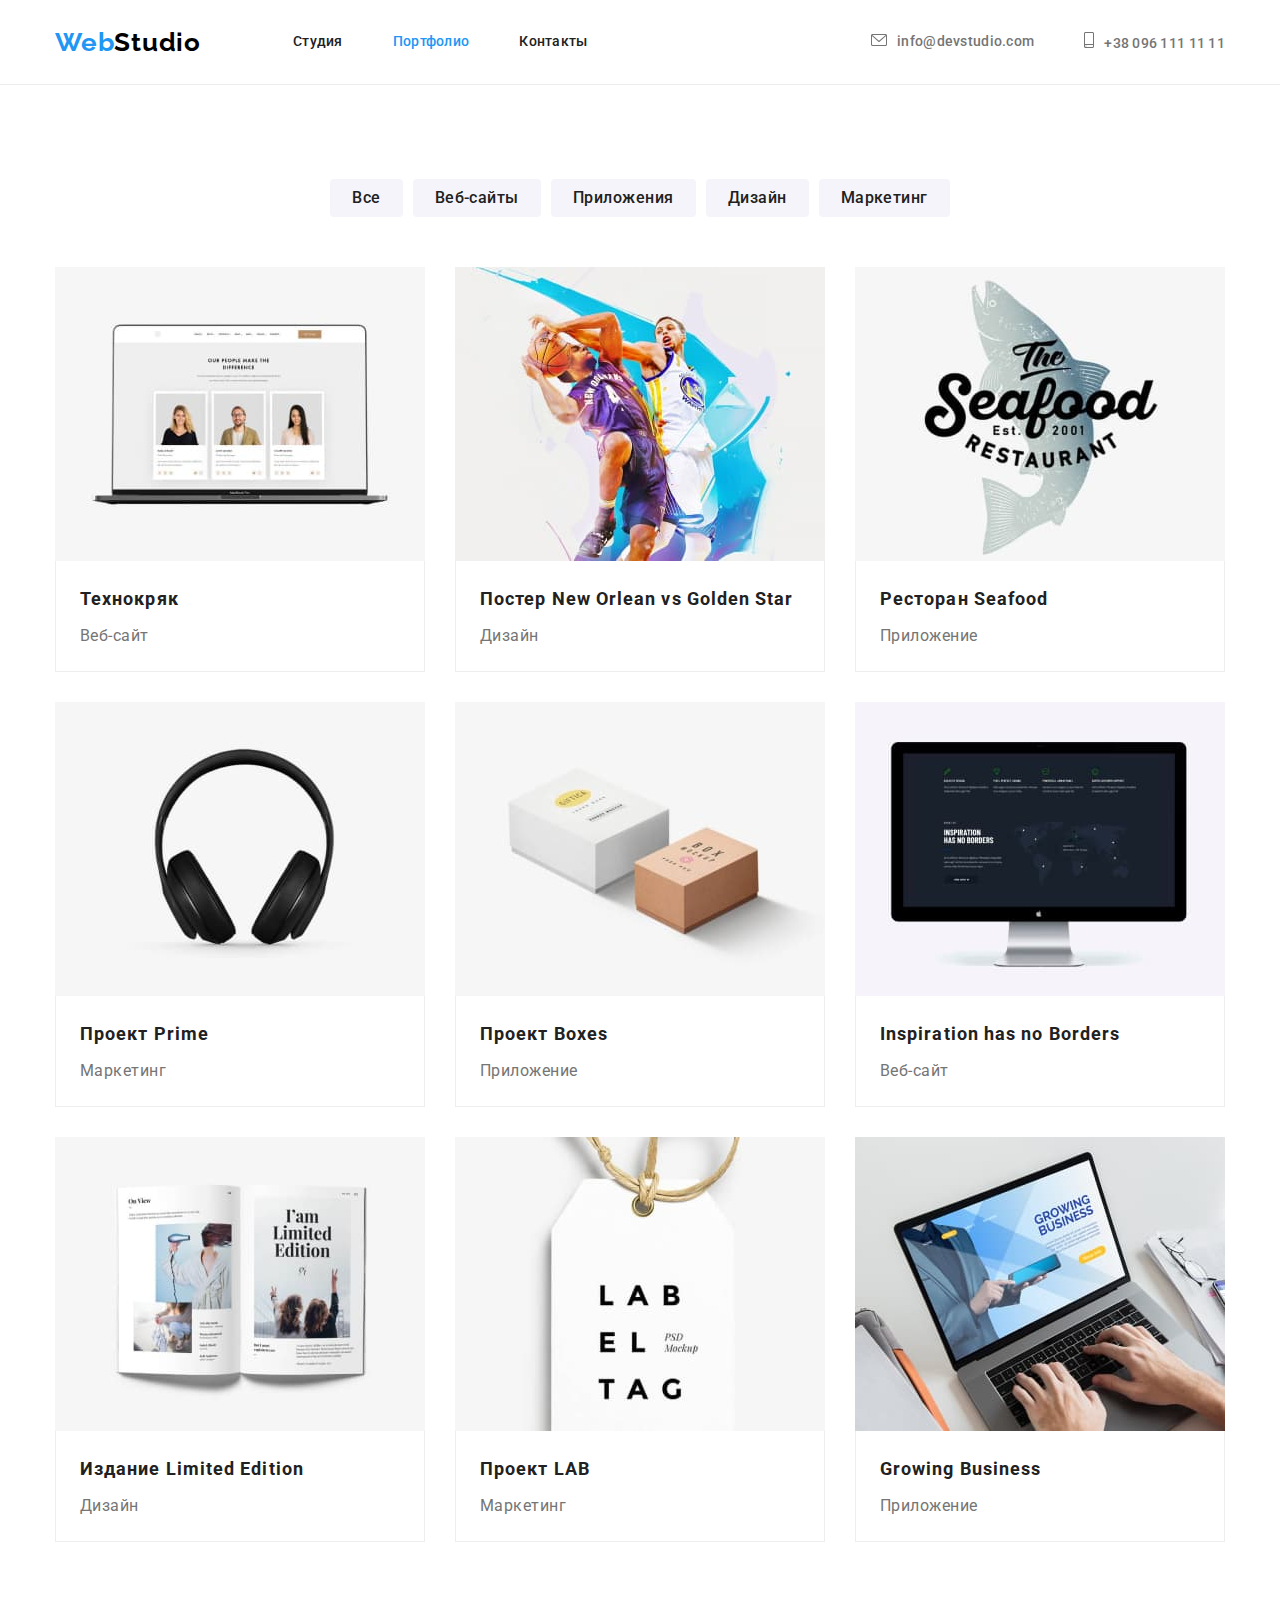
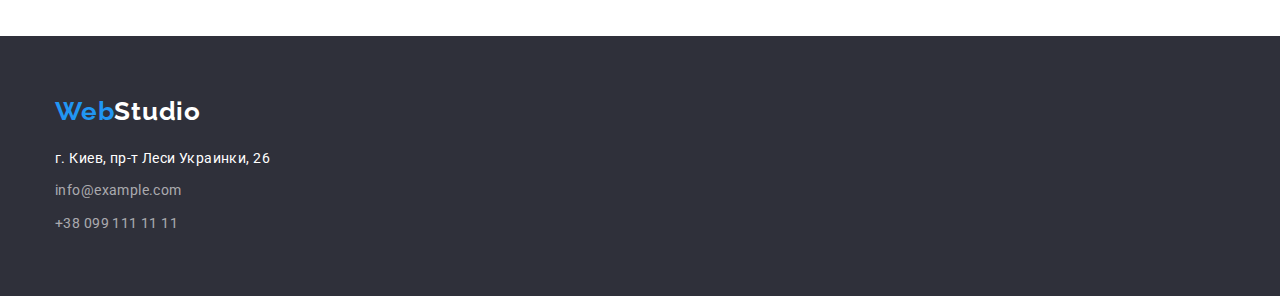
==== portfolio.html @ 1e94ce28 "Add files via upload" ====
<!DOCTYPE html>
<html lang="ru">
<head>
    <meta charset="UTF-8">
    <meta http-equiv="X-UA-Compatible" content="IE=edge">
    <meta name="viewport" content="width=device-width, initial-scale=1.0">
    <title>Портфолио</title>
    <link rel="preconnect" href="https://fonts.gstatic.com">
    <link
        href="https://fonts.googleapis.com/css2?family=Raleway:wght@700&family=Roboto:wght@400;500;700;900&display=swap"
        rel="stylesheet">
    <link rel="stylesheet" href="https://cdnjs.cloudflare.com/ajax/libs/modern-normalize/1.0.0/modern-normalize.min.css" />
    <link rel="stylesheet" href="./css/style.css">

</head>
<body>

    <header class="header">
        <div class="container menu">
            <nav class="menu">
                <a class="logo link" href="./index.html"> Web<span>Studio</span></a>
                <ul class="list menu header-nav">
                    <li class="menu-item item"> <a class="header-link navigation link" href="./index.html">
                            Студия</a>
                    </li>
    
                    <li class="menu-item item"> <a class="header-link navigation link current" href="./portfolio.html"> Портфолио
                        </a>
                    </li>
    
                    <li class="menu-item item"> <a class="header-link navigation link" href="/"> Контакты</a>
                    </li>
                </ul>
            </nav>
    
            <ul class="menu list header-contacts">
                <li class="header-mail item"><a class="header-link contacts link envelope"
                        href="mailto:info@devstudio.com">info@devstudio.com</a>
                </li>
                <li class="header-phone item"><a class="header-link contacts link smartphone" href="tel:+380961111111">+38 096 111 11
                        11</a>
                </li>
            </ul>
        </div>
    
    </header>

    <main>
        <section class="portfolio-page">
        <div class="container">
            <h1 class="portfolio visually-hidden">Портфолио</h1>
            <ul class="filters list">
                <li class="nav-element"> <button class="nav-btn" type="button">Все</button> </li>
                <li class="nav-element"> <button class="nav-btn" type="button">Веб-сайты</button> </li>
                <li class="nav-element"> <button class="nav-btn" type="button">Приложения</button> </li>
                <li class="nav-element"> <button class="nav-btn" type="button">Дизайн</button></li>
                <li class="nav-element"> <button class="nav-btn" type="button">Маркетинг</button></li>
            </ul>

            <h2 class="projects visually-hidden">Наши проекты</h2>

            <ul class="projects-list list">

                <li class="projects-list-item">
                    <img class="card-projects" src="./images/portfolio/technokriak.jpg" alt="Страница веб-сайта проекта Технокряк" width="370"
                        height="294">
                    
                    <div class="card-description">
                        <h3 class="projects-list-title">Технокряк</h3>
                        <p class="projects-list-descr">Веб-сайт</p>
                    </div>
                </li>

                <li class="projects-list-item">
                    <img class="card-projects" src="./images/portfolio/basketball-poster.jpg" alt="Игроки команд играют в баскетбол"
                        width="370" height="294">
                    
                    <div class="card-description">
                        <h3 class="projects-list-title">Постер <span lang="en">New Orlean vs Golden Star</span> </h3>
                        <p class="projects-list-descr">Дизайн</p>
                    </div>
                </li>

                <li class="projects-list-item">
                    <img class="card-projects" src="./images/portfolio/seafood.jpg" alt="Логотип ресторана" width="370" height="294">
                    
                    <div class="card-description">
                        <h3 class="projects-list-title">Ресторан <span lang="en">Seafood</span></h3>
                        <p class="projects-list-descr">Приложение</p>
                    </div>
                </li>

                <li class="projects-list-item">
                    <img class="card-projects" src="./images/portfolio/headphone.jpg" alt="Наушники" width="370" height="294">
                    
                    <div class="card-description">
                        <h3 class="projects-list-title">Проект <span lang="en">Prime</span></h3>
                        <p class="projects-list-descr">Маркетинг</p>
                    </div>
                </li>

                <li class="projects-list-item">
                    <img class="card-projects" src="./images/portfolio/boxes.jpg" alt="Образцы коробок з логотипами" width="370" height="294">
                    
                    <div class="card-description">
                        <h3 class="projects-list-title">Проект <span lang="en">Boxes</span></h3>
                        <p class="projects-list-descr">Приложение</p>
                    </div>
                </li>

                <li class="projects-list-item">
                    <img class="card-projects" src="./images/portfolio/inspiration.jpg" alt="Приветственная страница веб-сайта" width="370"
                        height="294">
                    
                    <div class="card-description">
                        <h3 class="projects-list-title" lang="en">Inspiration has no Borders</h3>
                        <p class="projects-list-descr">Веб-сайт</p>
                    </div>
                </li>

                <li class="projects-list-item">
                    <img class="card-projects" src="./images/portfolio/magazine.jpg" alt="Развертка печатного издания" width="370"
                        height="294">
                   
                    <div class="card-description">
                        <h3 class="projects-list-title">Издание <span lang="en">Limited Edition</span></h3>
                        <p class="projects-list-descr">Дизайн</p>
                    </div>
                </li>

                <li class="projects-list-item">
                    <img class="card-projects" src="./images/portfolio/label-tag.jpg" alt="Етикетка бренда" width="370" height="294">
                    
                    <div class="card-description">
                        <h3 class="projects-list-title">Проект <span lang="en">LAB</span></h3>
                        <p class="projects-list-descr">Маркетинг</p>
                    </div>
                </li>

                <li class="projects-list-item">
                    <img class="card-projects" src="./images/portfolio/growing-business.jpg"
                        alt="Приветственная страница приложения на лептопе" width="370" height="294">
                    
                    <div class="card-description">
                        <h3 class="projects-list-title" lang="en"> Growing Business</h3>
                        <p class="projects-list-descr">Приложение</p>
                    </div>
                </li>
            </ul>
        </div>
        </section>
    </main>

    <footer class="footer">
        <div class="container">
        <a class="logo link" href="./index.html">Web<span>Studio</span></a>
        <address class="main-contact">
            <ul class="list">
                <li class="footer-item"> <a class="footer-link footer-location link"
                        href="https://goo.gl/maps/r5K1gxjUBZvfCBvk8">г. Киев, пр-т Леси Украинки, 26</a>
                </li>

                <li class="footer-item"> <a class="footer-link footer-contact link"
                        href="mailto:info@example.com">info@example.com</a>
                </li>

                <li class="footer-item"> <a class="footer-link footer-contact link" href="tel:+380991111111">+38 099 111 11
                        11</a>
                </li>
            </ul>
        </address>
        </div>
    </footer>
</body>
</html>
---- css/style.css ----
:root {
  --accent-color: #2196f3;
  --main-text-color: #212121;
  --secondary-text-color: #757575;
  --accent-content-color: #ffffff;
  --header-logo-color: #000000;
  --main-letter-spacing: 0.03em;
  --main-font-size: 14px;
  --hero-bgr: rgba(47, 48, 58, 0.4);
  --focus-hero-btn-bgr: #188ce8;
  --our-team-bgr: #f5f4fa;
  --footer-bgr: #2f303a;
  --footer-link-color: rgba(255, 255, 255, 0.6);
  --boder-color: #eeeeee;
}

body {
  font-family: "Roboto", sans-serif;
}

h1,
h2,
h3,
h4,
h5,
h6,
ul,
ol,
p {
  margin-top: 0px;
  margin-bottom: 0px;
}

.list {
  list-style: none;
  margin-top: 0px;
  margin-bottom: 0px;
  padding-left: 0px;
}

.link {
  text-decoration: none;
  color: inherit;
}

.container {
  width: 1200px;
  padding-left: 15px;
  padding-right: 15px;
  margin-left: auto;
  margin-right: auto;
}
.visually-hidden {
  position: absolute;
  clip: rect(0 0 0 0);
  width: 1px;
  height: 1px;
  margin: -1px;
}

/**,
*::before,
*::after {
  box-sizing: border-box;
}*/

/*=====================LOGO=======================*/
.logo {
  font-family: "Raleway", "Oleo Script", sans-serif;
  font-weight: 700;
  font-size: 26px;
  line-height: 1.19;
  letter-spacing: var(--main-letter-spacing);
  color: var(--accent-color);

  display: block;
}

.header .logo span {
  color: var(--header-logo-color);
}

.footer .logo span {
  color: var(--accent-content-color);
}

/*========================MENU=====================*/

.header {
  color: var(--accent-content-color);
  border-bottom: 1px solid #ececec;
}

.header-link {
  font-weight: 500;
  font-size: var(--main-font-size);
  line-height: 1.14;
  letter-spacing: 0.02em;

  display: block;
  padding-top: 32px;
  padding-bottom: 32px;
}

.header-link:focus,
.header-link:hover {
  color: var(--accent-color);
}


.navigation {
  color: var(--main-text-color);
}

.contacts {
  color: var(--secondary-text-color);
}

.header-link.current {
  color: var(--accent-color);
}

.header-nav {
  margin-left: 92px;
}

.header-contacts {
  margin-left: auto;
}

.menu {
  display: flex;
  align-items: center;
}

.item:not(:last-child) {
  margin-right: 50px;
}
.envelope::before {
  content: '';
  display: inline-block;
  
  width: 16px;
  height: 12px;
  background-image: url(../images/envelope.svg);
  margin-right: 10px;

}

.smartphone::before {
  content: '';
  display: inline-block;
  
  width: 10px;
  height: 16px;
  background-image: url(../images/smartphone.svg);
  margin-right: 10px;
}



/*=====================HERO========================*/

.hero {
  /*background: var(--hero-bgr);*/
  text-align: center;
  padding-top: 200px;
  padding-bottom: 200px;
}

.overlay {
  background-color: var(--hero-bgr);
  background-image: linear-gradient(
  rgba(47, 48, 58, 0.4),
  rgba(47, 48, 58, 0.4)
  ),
  url(../images/hero.jpg);
  max-width: 1600px;
  height: 600px;

  
}

.hero-text {
  font-weight: 900;
  font-size: 44px;
  line-height: 1.36;
  text-align: center;
  letter-spacing: 0.06em;
  text-transform: uppercase;
  color: var(--accent-content-color);
  margin-bottom: 30px;
}

.hero-btn {
  font-style: normal;
  font-weight: 700;
  font-size: 16px;
  line-height: 1.87;
  letter-spacing: 0.06em;
  color: var(--accent-content-color);
  background-color: var(--accent-color);
  cursor: pointer;

  border-radius: 4px;
  border-width: 0px;
  padding: 10px 32px;

  display: inline-flex;
  justify-content: center;
  align-content: center;
}

.hero-btn:hover,
.hero-btn:focus {
  background: var(--focus-hero-btn-bgr);
}

/*======================ADVANTAGES====================*/
.advantages {
  padding-top: 94px;
  padding-bottom: 94px;
}

.advantages-list {
  display: flex;
  flex-wrap: wrap;
}

.advantages-list-item {
  width: 270px;
  margin-right: 30px;
}

.advantages-list-item:last-child {
  margin-right: 0;
}

.adv-title {
  font-weight: 700;
  font-size: var(--main-font-size);
  line-height: 1.14;
  letter-spacing: var(--main-letter-spacing);
  text-transform: uppercase;

  color: var(--main-text-color);

  margin-bottom: 10px;
}

.adv-descr {
  font-size: var(--main-font-size);
  line-height: 1.71;
  /* or 171% */

  letter-spacing: var(--main-letter-spacing);
  color: var(--secondary-text-color);
}
.advantages-list-item::before {
  content: '';
  display: block;
  width: 270px;
  height: 120px;
  background-color: #F5F4FA;
  background-size: 70px 70px;
  background-repeat: no-repeat;

  border-radius: 4px;
  margin-bottom: 20px;
  background-position: 50% 50%;

  
  
  }
.antena::before {
    background-image: url(../images/antenna.svg);
  }

.clock::before {
  background-image: url(../images/clock.svg);
}

.diagram::before {
  background-image: url(../images/diagram.svg);
}

.astronaut::before {
  background-image: url(../images/astronaut.svg);
}

/*========================PERFORMANS===============*/
.performans {
  padding-bottom: 94px;
}
.performans-list {
  display: flex;
  flex-wrap: wrap;
}

.performans-list-item {
  width: 370px;
  margin-right: 30px;
}
.performans-list-item:nth-child(3n) {
  margin-right: 0px;
}



.performans-header {
  font-weight: 700;
  font-size: 36px;
  line-height: 1.16;
  text-align: center;
  letter-spacing: var(--main-letter-spacing);
  color: var(--main-text-color);

  margin-bottom: 50px;
}

/*=========================TEAM=====================*/

.our-team {
  background: var(--our-team-bgr);
  padding-top: 94px;
  padding-bottom: 94px;
}

.our-team-list {
  display: flex;
  flex-wrap: wrap;
}

.our-team-header {
  font-weight: 700;
  font-size: 36px;
  line-height: 1.16;
  text-align: center;
  letter-spacing: var(--main-letter-spacing);
  color: var(--main-text-color);

  margin-bottom: 50px;
}
.our-team-list-item {
  background: var(--accent-content-color);
  width: 270px;
  margin-right: 30px;

  display: flex;
  flex-direction: column;
}

.our-team-list-item:last-child {
  margin-right: 0;
}

.employee {
  width: 270px;
  padding-top: 30px;
  padding-bottom: 30px;
  padding-left: 32px;
  padding-right: 32px;
  text-align: center;
  background: var(--accent-content-color);
  border-radius: 0px 0px 4px 4px;

  box-shadow: 0px 1px 3px rgba(0, 0, 0, 0.12), 0px 1px 1px rgba(0, 0, 0, 0.14),
    0px 2px 1px rgba(0, 0, 0, 0.2);
}

.our-team-title {
  font-weight: 500;
  font-size: 16px;
  line-height: 1.19;
  letter-spacing: var(--main-letter-spacing);
  color: var(--main-text-color);
  margin-bottom: 10px;
}

.our-team-description {
  font-size: 16px;
  line-height: 1.19;
  letter-spacing: var(--main-letter-spacing);
  color: var(--secondary-text-color);
  margin-bottom: 16px;
}

.social-list {
  display: flex;
  justify-content: space-between;
}

.social-list-icon {
  width: 20px;
  height: 20px;
  align-content: center;
  justify-content: center;
  /*fill:  #AFB1B8;*/
}

.social-list-link {
  display: flex;
  align-items: center;
  justify-content: center;
  width: 44px;
  height: 44px;
  border-radius: 50%;
  background: #FFFFFF;
  fill:  #AFB1B8;
    
}

.social-list-link:hover,
.social-list-link:focus {
  fill: #FFFFFF;
  background-color: var(--accent-color);
}

/*=======================CLIENTS===================*/

.clients {
  padding-top: 94px;
  padding-bottom: 94px;
}
.clients-list {
  display: flex;
}

.clients-item {

  /*  border: 1px solid #AFB1B8;
  box-sizing: border-box;
  border-radius: 4px;
  margin-right: 30px;*/
}
  

.clients-link {
  display: flex;
  align-items: center;
  justify-content: center;
  width: 170px;
  height: 92px;
  fill:  #AFB1B8;
  border: 1px solid #AFB1B8;
  box-sizing: border-box;
  border-radius: 4px;
  margin-right: 30px;
  
}

.clients-link:focus,
.clients-link:hover {
  fill: var(--accent-color);
  border: 1px solid var(--accent-color);
}

.clients-icon {
  width: 106px;
  height: 60px;
  /*align-content: center;
  justify-content: center;*/

 

}


/*========================FOOTER====================*/

.footer {
  background: var(--footer-bgr);
  padding-top: 60px;
  padding-bottom: 60px;
  
  
}

.main-contact {
  margin-top: 20px;
  
}
.footer-item {
  margin-bottom: 9px;
}
.footer-item:last-child {
  margin-bottom: 0;
}


.footer-link {
  font-weight: 400;
  font-style: normal;
  font-size: var(--main-font-size);
  line-height: 1.71;
  letter-spacing: var(--main-letter-spacing);
}

.footer-location {
  color: var(--accent-content-color);
}

.footer-contact {
  color: var(--footer-link-color);
}
.footer-social-list {
  width: 206px;
  display: flex-inline;

}

.join-us {
font-weight: bold;
font-size: 14px;
line-height: 16px;
letter-spacing: 0.03em;
text-transform: uppercase;
margin-bottom: 20px;

color: #FFFFFF;
margin-top: 72px;

}
.footer-social-list {

}

/*=====================PORTFOLIO======================*/
/*=====================NAVIGATION====================*/
.portfolio-page {
  padding-top: 94px;
  padding-bottom: 94px;
}

.filters {
  margin-bottom: 50px;
  margin-right: auto;
  margin-left: auto;
  text-align: center;
  color: var(--main-text-color);
}

.nav-element {
  display: inline;
}

.nav-element:not(:last-child) {
  margin-right: 6px;
}

.nav-btn {
  font: inherit;
  font-weight: 500;
  font-size: 16px;
  line-height: 1.62;
  letter-spacing: var(--main-letter-spacing);
  color: var(--main-text-color);
  background: var(--our-team-bgr);

  text-align: center;
  border: none;
  border-radius: 4px;
  padding: 6px 22px;
}

.nav-btn:focus,
.nav-btn:hover {
  color: var(--accent-content-color);
  background-color: var(--accent-color);
  cursor: pointer;
}

.projects-list {
  display: flex;
  flex-wrap: wrap;
}

.projects-list-item {
  width: 370px;
  margin-right: 30px;
  margin-bottom: 30px;
}

.projects-list-item:nth-child(3n) {
  margin-right: 0;
}
.projects-list-item:nth-last-child(-n + 3) {
  margin-bottom: 0;
}
.card-projects {
  display: block;
}

.card-description {
  width: 370px;
  padding: 20px 24px;
  background: var(--accent-content-color);
  border: 1px solid var(--boder-color);
  border-top: 0;
}
.projects-list-title {
  font-weight: 700;
  font-size: 18px;
  line-height: 2;
  letter-spacing: 0.06em;
  color: var(--main-text-color);

  margin-bottom: 4px;
}

.projects-list-descr {
  font-size: 16px;
  line-height: 1.87;
  letter-spacing: var(--main-letter-spacing);
  color: var(--secondary-text-color);
}
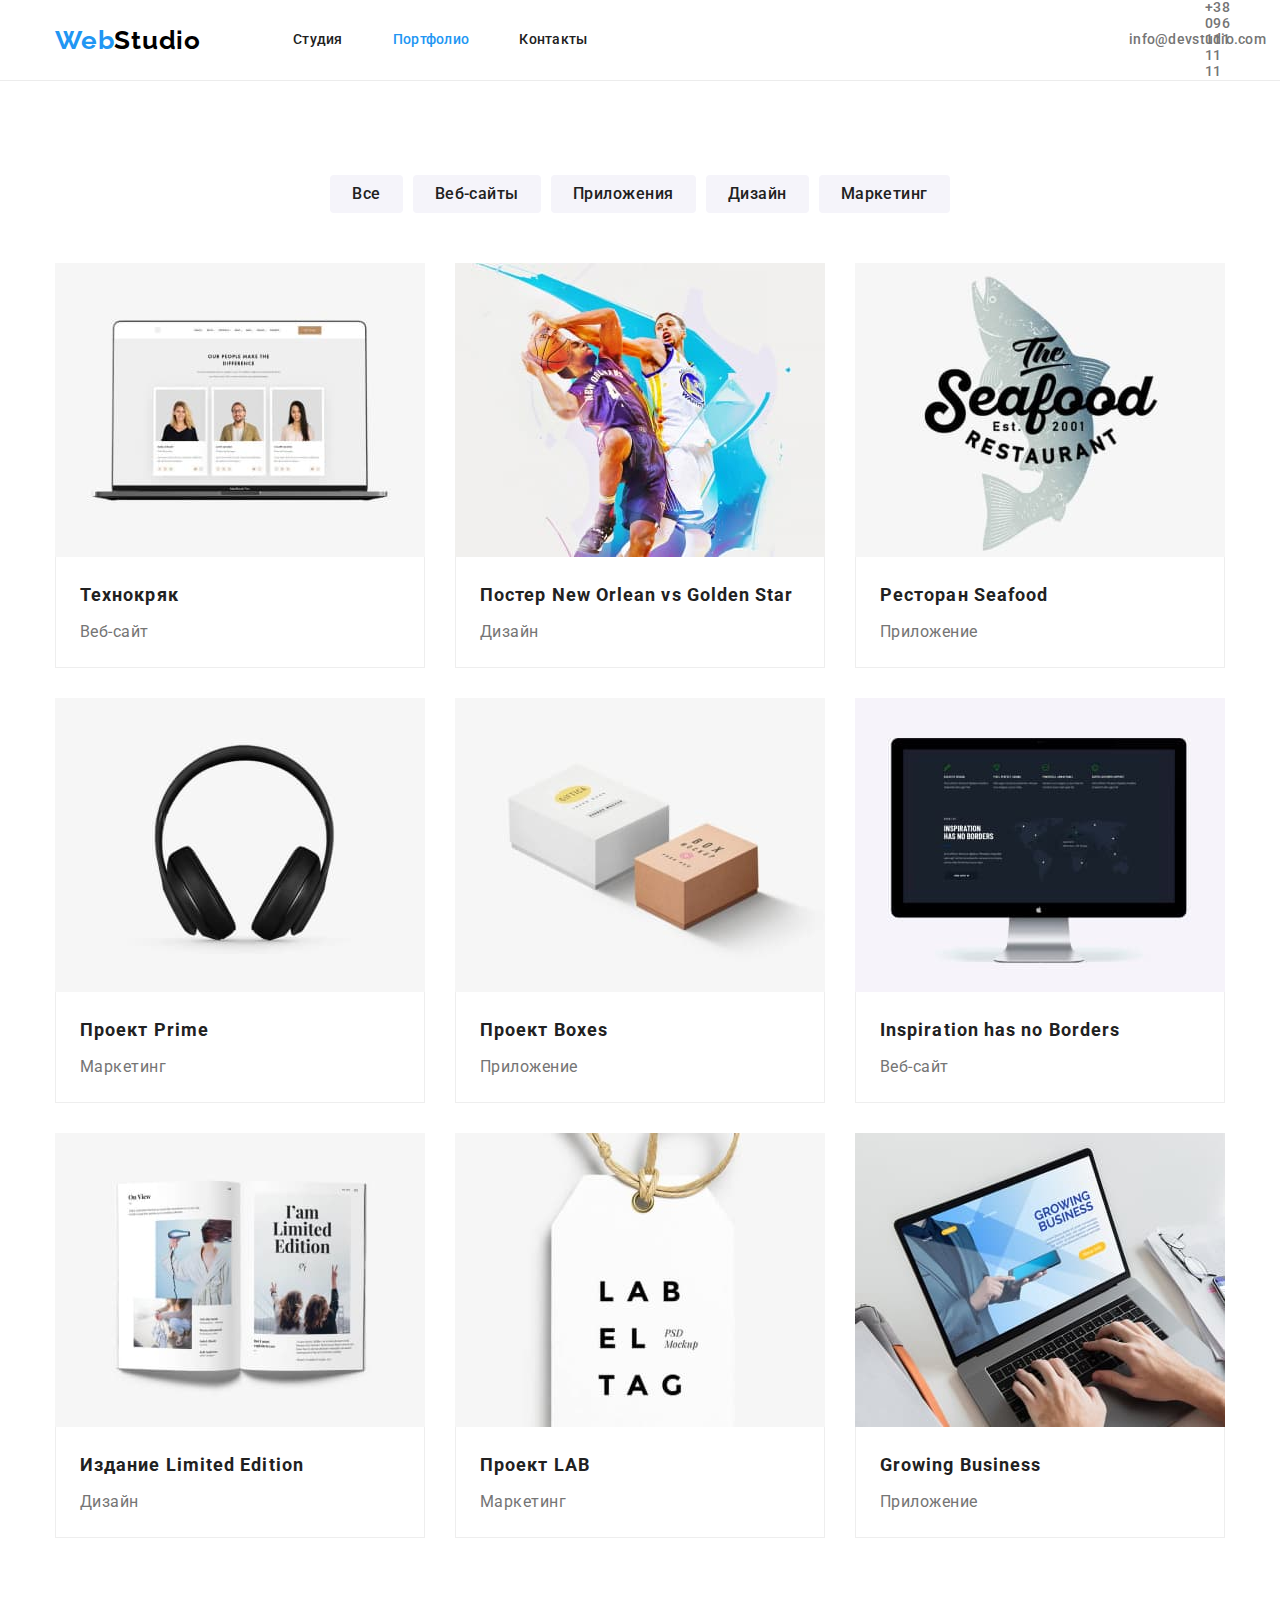
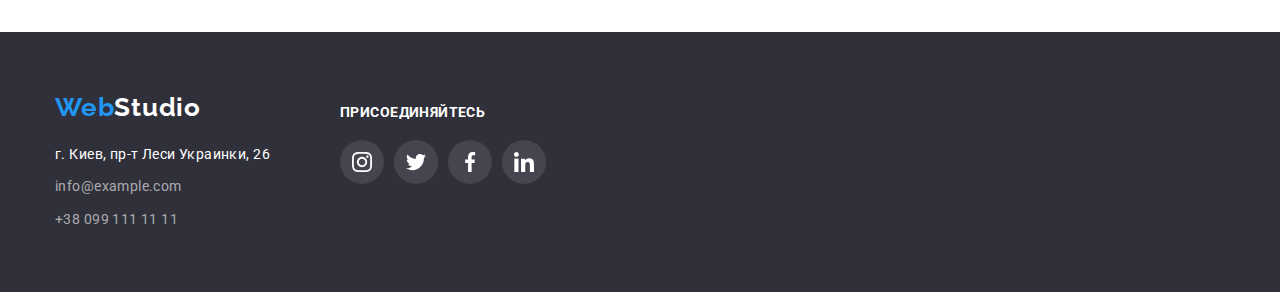
==== commit bac01986: "Правки Index" ====
--- a/portfolio.html
+++ b/portfolio.html
@@ -152,9 +152,10 @@
     </main>
 
     <footer class="footer">
-        <div class="container">
-        <a class="logo link" href="./index.html">Web<span>Studio</span></a>
-        <address class="main-contact">
+        <div class="container placing">
+            <div class="first-box" >
+            <a class="logo link" href="./index.html">Web<span>Studio</span></a>
+            <address class="main-contact">
             <ul class="list">
                 <li class="footer-item"> <a class="footer-link footer-location link"
                         href="https://goo.gl/maps/r5K1gxjUBZvfCBvk8">г. Киев, пр-т Леси Украинки, 26</a>
@@ -168,7 +169,40 @@
                         11</a>
                 </li>
             </ul>
-        </address>
+            </address>
+            </div>
+            <div class="footer-social-list">
+                <h3 class="join-us">присоединяйтесь</h3>
+                <ul class="social-list list">
+                    <li class="social-list-item">
+                        <a href="" class="footer-social-list-link">
+                            <svg class="social-list-icon">
+                                <use href="./images/icons.svg#instagram"></use>
+                            </svg>    
+                        </a>
+                    </li>
+                    <li class="social-list-item">
+                        <a href="" class="footer-social-list-link ">
+                            <svg class="social-list-icon">
+                                <use href="./images/icons.svg#twitter"></use>
+                        </svg> </a>
+                    </li>
+                    <li class="social-list-item">
+                        <a href="" class="footer-social-list-link ">
+                            <svg class="social-list-icon">
+                                <use href="./images/icons.svg#facebook"></use>
+                            </svg> 
+                        </a>
+                    </li>
+                    <li class="social-list-item">
+                        <a href="" class="footer-social-list-link ">
+                            <svg class="social-list-icon">
+                                <use href="./images/icons.svg#linkedin"></use>
+                            </svg> 
+                        </a>
+                    </li>
+                </ul> 
+            </div>
         </div>
     </footer>
 </body>
--- a/css/style.css
+++ b/css/style.css
@@ -96,10 +96,12 @@
   font-size: var(--main-font-size);
   line-height: 1.14;
   letter-spacing: 0.02em;
-
-  display: block;
+ 
   padding-top: 32px;
   padding-bottom: 32px;
+
+  display: flex;
+  align-items: center;
 }
 
 .header-link:focus,
@@ -107,14 +109,17 @@
   color: var(--accent-color);
 }
 
-
 .navigation {
   color: var(--main-text-color);
-}
+  }
 
 .contacts {
   color: var(--secondary-text-color);
 }
+.contacts:focus,
+.contacts:hover {
+  fill: var(--accent-color);
+}
 
 .header-link.current {
   color: var(--accent-color);
@@ -136,27 +141,17 @@
 .item:not(:last-child) {
   margin-right: 50px;
 }
-.envelope::before {
-  content: '';
-  display: inline-block;
-  
+.envelope {
   width: 16px;
   height: 12px;
-  background-image: url(../images/envelope.svg);
   margin-right: 10px;
-
-}
-
-.smartphone::before {
-  content: '';
-  display: inline-block;
-  
+}
+
+.smartphone {
   width: 10px;
   height: 16px;
-  background-image: url(../images/smartphone.svg);
   margin-right: 10px;
 }
-
 
 
 /*=====================HERO========================*/
@@ -177,8 +172,10 @@
   url(../images/hero.jpg);
   max-width: 1600px;
   height: 600px;
-
-  
+  background-position: center;
+  background-repeat: no-repeat;
+  background-size: cover;
+ 
 }
 
 .hero-text {
@@ -251,8 +248,7 @@
 .adv-descr {
   font-size: var(--main-font-size);
   line-height: 1.71;
-  /* or 171% */
-
+  
   letter-spacing: var(--main-letter-spacing);
   color: var(--secondary-text-color);
 }
@@ -267,7 +263,7 @@
 
   border-radius: 4px;
   margin-bottom: 20px;
-  background-position: 50% 50%;
+  background-position: center;
 
   
   
@@ -427,11 +423,8 @@
 }
 
 .clients-item {
-
-  /*  border: 1px solid #AFB1B8;
-  box-sizing: border-box;
-  border-radius: 4px;
-  margin-right: 30px;*/
+  margin-right: 30px;
+   
 }
   
 
@@ -445,7 +438,7 @@
   border: 1px solid #AFB1B8;
   box-sizing: border-box;
   border-radius: 4px;
-  margin-right: 30px;
+  
   
 }
 
@@ -458,11 +451,7 @@
 .clients-icon {
   width: 106px;
   height: 60px;
-  /*align-content: center;
-  justify-content: center;*/
-
- 
-
+  
 }
 
 
@@ -472,10 +461,13 @@
   background: var(--footer-bgr);
   padding-top: 60px;
   padding-bottom: 60px;
-  
-  
-}
-
+  display: flex;
+  
+  /*align-items: baseline;*/
+}
+.placing {
+  display: flex;
+}
 .main-contact {
   margin-top: 20px;
   
@@ -502,11 +494,6 @@
 
 .footer-contact {
   color: var(--footer-link-color);
-}
-.footer-social-list {
-  width: 206px;
-  display: flex-inline;
-
 }
 
 .join-us {
@@ -518,11 +505,30 @@
 margin-bottom: 20px;
 
 color: #FFFFFF;
-margin-top: 72px;
-
-}
+}
+
 .footer-social-list {
-
+  width: 206px;
+  margin-left: 70px;
+  margin-top: 12px;
+  /*align-items: baseline;*/
+}
+.footer-social-list-link {
+  display: flex;
+  align-items: center;
+  justify-content: center;
+  width: 44px;
+  height: 44px;
+  border-radius: 50%;
+  background: rgba(255, 255, 255, 0.1);;
+  fill: #FFFFFF;
+  
+}
+
+
+.footer-social-list-link:hover,
+.footer-social-list-link:focus {
+  background-color: var(--accent-color);
 }
 
 /*=====================PORTFOLIO======================*/
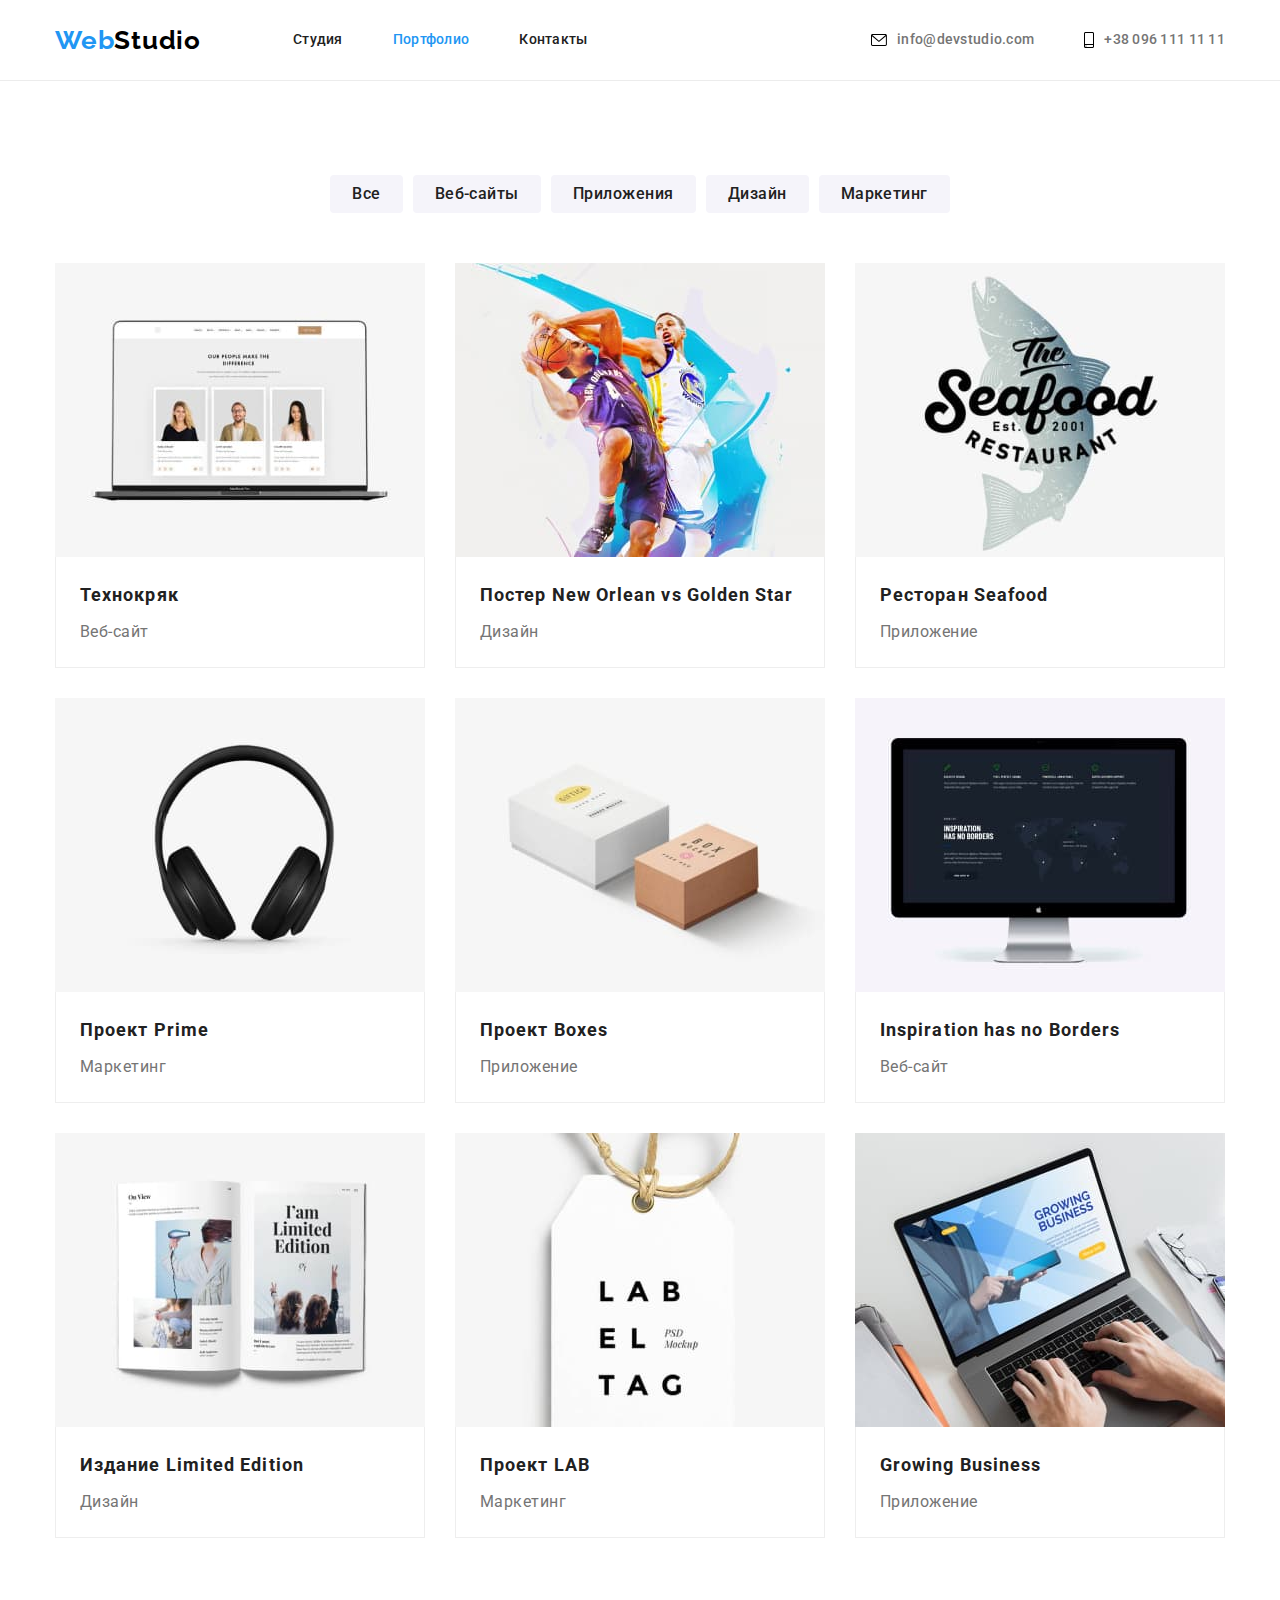
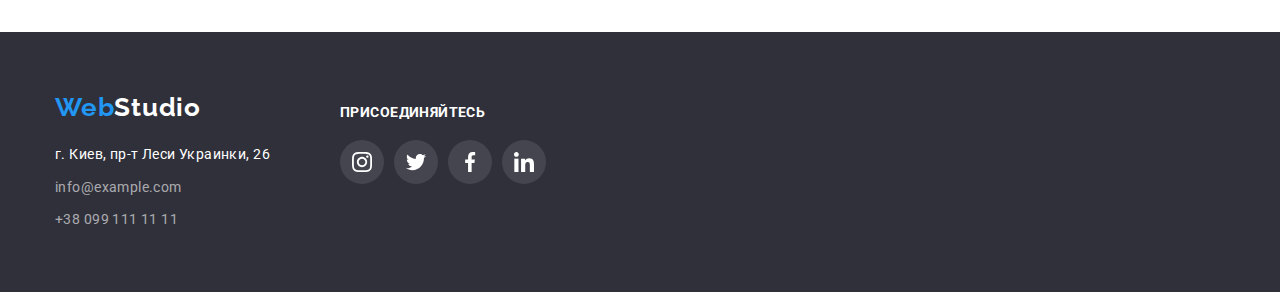
==== commit 2be30b4c: "Правки Portfolio" ====
--- a/portfolio.html
+++ b/portfolio.html
@@ -17,32 +17,38 @@
 
     <header class="header">
         <div class="container menu">
-            <nav class="menu">
-                <a class="logo link" href="./index.html"> Web<span>Studio</span></a>
-                <ul class="list menu header-nav">
-                    <li class="menu-item item"> <a class="header-link navigation link" href="./index.html">
-                            Студия</a>
-                    </li>
-    
-                    <li class="menu-item item"> <a class="header-link navigation link current" href="./portfolio.html"> Портфолио
-                        </a>
-                    </li>
-    
-                    <li class="menu-item item"> <a class="header-link navigation link" href="/"> Контакты</a>
-                    </li>
-                </ul>
-            </nav>
-    
-            <ul class="menu list header-contacts">
-                <li class="header-mail item"><a class="header-link contacts link envelope"
-                        href="mailto:info@devstudio.com">info@devstudio.com</a>
-                </li>
-                <li class="header-phone item"><a class="header-link contacts link smartphone" href="tel:+380961111111">+38 096 111 11
-                        11</a>
-                </li>
-            </ul>
+        <nav class="menu">
+            <a class="logo link" href="./index.html"> Web<span>Studio</span></a>
+            <ul class="list menu header-nav">
+                <li class="menu-item item"> <a class="header-link navigation link" href="./index.html">
+                        Студия</a>
+                </li>
+
+                <li class="menu-item item"> <a class="header-link navigation link current" href="./portfolio.html"> Портфолио </a>
+                </li>
+
+                <li class="menu-item item"> <a class="header-link navigation link" href="/"> Контакты</a>
+                </li>
+            </ul>
+        </nav>
+
+        <ul class="menu list header-contacts">
+            <li class="header-mail item">
+                <a class="header-link contacts link" href="mailto:info@devstudio.com">
+                <svg class="envelope">
+                    <use href="./images/icons.svg#envelope" ></use>
+                </svg>
+                    info@devstudio.com</a>
+            </li>
+            <li class="header-phone item"><a class="header-link contacts link" href="tel:+380961111111">
+                <svg class="smartphone">
+                    <use href="./images/icons.svg#smartphone" ></use>
+                </svg>
+                +38 096 111 11 11</a>
+            </li>
+        </ul>
         </div>
-    
+        
     </header>
 
     <main>
--- a/css/style.css
+++ b/css/style.css
@@ -206,11 +206,15 @@
   display: inline-flex;
   justify-content: center;
   align-content: center;
+  
+  box-shadow: 0px 4px 4px rgba(0, 0, 0, 0.15);
+
 }
 
 .hero-btn:hover,
 .hero-btn:focus {
   background: var(--focus-hero-btn-bgr);
+  box-shadow: 0px 4px 4px rgba(0, 0, 0, 0.15);
 }
 
 /*======================ADVANTAGES====================*/
@@ -344,6 +348,8 @@
 
   display: flex;
   flex-direction: column;
+  box-shadow: 0px 1px 3px rgba(0, 0, 0, 0.12), 0px 1px 1px rgba(0, 0, 0, 0.14), 0px 2px 1px rgba(0, 0, 0, 0.2);
+  border-radius: 0px 0px 4px 4px;
 }
 
 .our-team-list-item:last-child {
@@ -359,9 +365,6 @@
   text-align: center;
   background: var(--accent-content-color);
   border-radius: 0px 0px 4px 4px;
-
-  box-shadow: 0px 1px 3px rgba(0, 0, 0, 0.12), 0px 1px 1px rgba(0, 0, 0, 0.14),
-    0px 2px 1px rgba(0, 0, 0, 0.2);
 }
 
 .our-team-title {
@@ -574,6 +577,7 @@
   color: var(--accent-content-color);
   background-color: var(--accent-color);
   cursor: pointer;
+  box-shadow: 0px 3px 1px rgba(0, 0, 0, 0.1), 0px 1px 2px rgba(0, 0, 0, 0.08), 0px 2px 2px rgba(0, 0, 0, 0.12);
 }
 
 .projects-list {
@@ -585,7 +589,8 @@
   width: 370px;
   margin-right: 30px;
   margin-bottom: 30px;
-}
+  border-radius: 4px;
+  }
 
 .projects-list-item:nth-child(3n) {
   margin-right: 0;
@@ -593,6 +598,11 @@
 .projects-list-item:nth-last-child(-n + 3) {
   margin-bottom: 0;
 }
+.projects-list-item:focus,
+.projects-list-item:hover{
+  box-shadow: 0px 1px 1px rgba(0, 0, 0, 0.12), 0px 4px 4px rgba(0, 0, 0, 0.06), 1px 4px 6px rgba(0, 0, 0, 0.16);v
+}
+
 .card-projects {
   display: block;
 }
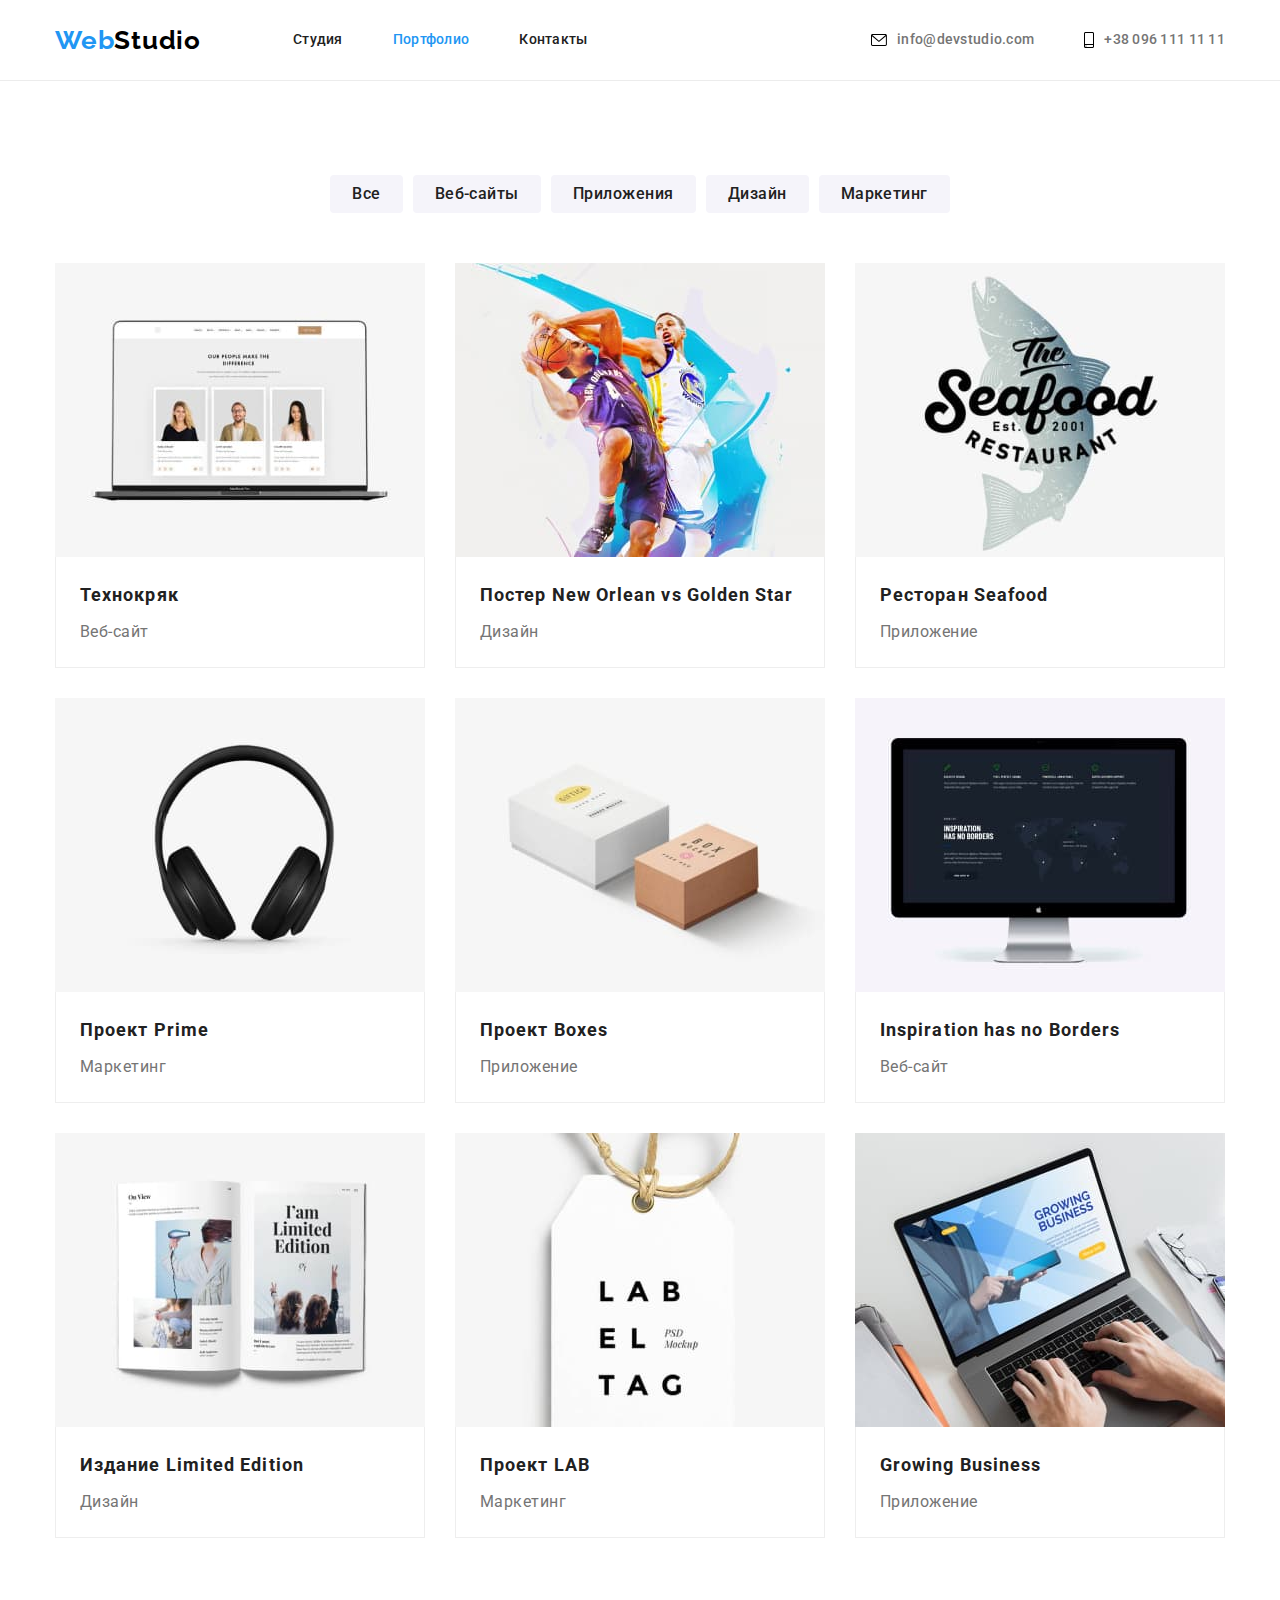
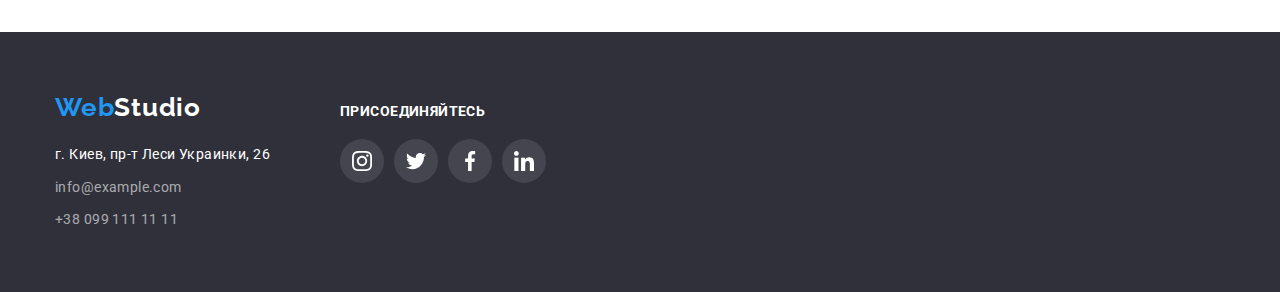
==== commit 47ff6329: "створює зображення-посилання" ====
--- a/portfolio.html
+++ b/portfolio.html
@@ -37,14 +37,12 @@
                 <a class="header-link contacts link" href="mailto:info@devstudio.com">
                 <svg class="envelope">
                     <use href="./images/icons.svg#envelope" ></use>
-                </svg>
-                    info@devstudio.com</a>
+                </svg>info@devstudio.com</a>
             </li>
             <li class="header-phone item"><a class="header-link contacts link" href="tel:+380961111111">
                 <svg class="smartphone">
                     <use href="./images/icons.svg#smartphone" ></use>
-                </svg>
-                +38 096 111 11 11</a>
+                </svg>+38 096 111 11 11</a>
             </li>
         </ul>
         </div>
@@ -68,6 +66,7 @@
             <ul class="projects-list list">
 
                 <li class="projects-list-item">
+                    <a href="" class="link" >
                     <img class="card-projects" src="./images/portfolio/technokriak.jpg" alt="Страница веб-сайта проекта Технокряк" width="370"
                         height="294">
                     
@@ -75,9 +74,11 @@
                         <h3 class="projects-list-title">Технокряк</h3>
                         <p class="projects-list-descr">Веб-сайт</p>
                     </div>
-                </li>
-
-                <li class="projects-list-item">
+                    </a>
+                </li>
+
+                <li class="projects-list-item">
+                    <a href="" class="link">
                     <img class="card-projects" src="./images/portfolio/basketball-poster.jpg" alt="Игроки команд играют в баскетбол"
                         width="370" height="294">
                     
@@ -85,36 +86,44 @@
                         <h3 class="projects-list-title">Постер <span lang="en">New Orlean vs Golden Star</span> </h3>
                         <p class="projects-list-descr">Дизайн</p>
                     </div>
-                </li>
-
-                <li class="projects-list-item">
+                    </a>
+                </li>
+
+                <li class="projects-list-item">
+                    <a href="" class="link">
                     <img class="card-projects" src="./images/portfolio/seafood.jpg" alt="Логотип ресторана" width="370" height="294">
                     
                     <div class="card-description">
                         <h3 class="projects-list-title">Ресторан <span lang="en">Seafood</span></h3>
                         <p class="projects-list-descr">Приложение</p>
                     </div>
-                </li>
-
-                <li class="projects-list-item">
+                    </a>
+                </li>
+
+                <li class="projects-list-item">
+                    <a href="" class="link">
                     <img class="card-projects" src="./images/portfolio/headphone.jpg" alt="Наушники" width="370" height="294">
                     
                     <div class="card-description">
                         <h3 class="projects-list-title">Проект <span lang="en">Prime</span></h3>
                         <p class="projects-list-descr">Маркетинг</p>
                     </div>
-                </li>
-
-                <li class="projects-list-item">
+                    </a>
+                </li>
+
+                <li class="projects-list-item">
+                    <a href="" class="link">
                     <img class="card-projects" src="./images/portfolio/boxes.jpg" alt="Образцы коробок з логотипами" width="370" height="294">
                     
                     <div class="card-description">
                         <h3 class="projects-list-title">Проект <span lang="en">Boxes</span></h3>
                         <p class="projects-list-descr">Приложение</p>
                     </div>
-                </li>
-
-                <li class="projects-list-item">
+                    </a>
+                </li>
+
+                <li class="projects-list-item">
+                    <a href="" class="link">
                     <img class="card-projects" src="./images/portfolio/inspiration.jpg" alt="Приветственная страница веб-сайта" width="370"
                         height="294">
                     
@@ -122,9 +131,11 @@
                         <h3 class="projects-list-title" lang="en">Inspiration has no Borders</h3>
                         <p class="projects-list-descr">Веб-сайт</p>
                     </div>
-                </li>
-
-                <li class="projects-list-item">
+                    </a>
+                </li>
+
+                <li class="projects-list-item">
+                    <a href="" class="link">
                     <img class="card-projects" src="./images/portfolio/magazine.jpg" alt="Развертка печатного издания" width="370"
                         height="294">
                    
@@ -132,18 +143,22 @@
                         <h3 class="projects-list-title">Издание <span lang="en">Limited Edition</span></h3>
                         <p class="projects-list-descr">Дизайн</p>
                     </div>
-                </li>
-
-                <li class="projects-list-item">
+                    </a>
+                </li>
+
+                <li class="projects-list-item">
+                    <a href="" class="link">
                     <img class="card-projects" src="./images/portfolio/label-tag.jpg" alt="Етикетка бренда" width="370" height="294">
                     
                     <div class="card-description">
                         <h3 class="projects-list-title">Проект <span lang="en">LAB</span></h3>
                         <p class="projects-list-descr">Маркетинг</p>
                     </div>
-                </li>
-
-                <li class="projects-list-item">
+                    </a>
+                </li>
+
+                <li class="projects-list-item">
+                    <a href="" class="link">
                     <img class="card-projects" src="./images/portfolio/growing-business.jpg"
                         alt="Приветственная страница приложения на лептопе" width="370" height="294">
                     
@@ -151,6 +166,7 @@
                         <h3 class="projects-list-title" lang="en"> Growing Business</h3>
                         <p class="projects-list-descr">Приложение</p>
                     </div>
+                    </a>
                 </li>
             </ul>
         </div>
--- a/css/style.css
+++ b/css/style.css
@@ -261,7 +261,7 @@
   display: block;
   width: 270px;
   height: 120px;
-  background-color: #F5F4FA;
+  background-color: var(--our-team-bgr);
   background-size: 70px 70px;
   background-repeat: no-repeat;
 
@@ -394,7 +394,7 @@
   height: 20px;
   align-content: center;
   justify-content: center;
-  /*fill:  #AFB1B8;*/
+  
 }
 
 .social-list-link {
@@ -404,14 +404,14 @@
   width: 44px;
   height: 44px;
   border-radius: 50%;
-  background: #FFFFFF;
+  background: var(--accent-content-color);
   fill:  #AFB1B8;
     
 }
 
 .social-list-link:hover,
 .social-list-link:focus {
-  fill: #FFFFFF;
+  fill: var(--accent-content-color);
   background-color: var(--accent-color);
 }
 
@@ -465,12 +465,13 @@
   padding-top: 60px;
   padding-bottom: 60px;
   display: flex;
-  
-  /*align-items: baseline;*/
-}
+  }
+
 .placing {
   display: flex;
-}
+  align-items: baseline;
+}
+
 .main-contact {
   margin-top: 20px;
   
@@ -507,14 +508,14 @@
 text-transform: uppercase;
 margin-bottom: 20px;
 
-color: #FFFFFF;
+color: var(--accent-content-color);
 }
 
 .footer-social-list {
   width: 206px;
   margin-left: 70px;
-  margin-top: 12px;
-  /*align-items: baseline;*/
+  
+  
 }
 .footer-social-list-link {
   display: flex;
@@ -524,7 +525,7 @@
   height: 44px;
   border-radius: 50%;
   background: rgba(255, 255, 255, 0.1);;
-  fill: #FFFFFF;
+  fill: var(--accent-content-color);
   
 }
 
@@ -600,11 +601,12 @@
 }
 .projects-list-item:focus,
 .projects-list-item:hover{
-  box-shadow: 0px 1px 1px rgba(0, 0, 0, 0.12), 0px 4px 4px rgba(0, 0, 0, 0.06), 1px 4px 6px rgba(0, 0, 0, 0.16);v
+  box-shadow: 0px 1px 1px rgba(0, 0, 0, 0.12), 0px 4px 4px rgba(0, 0, 0, 0.06), 1px 4px 6px rgba(0, 0, 0, 0.16);
 }
 
 .card-projects {
-  display: block;
+
+  display:block;
 }
 
 .card-description {
